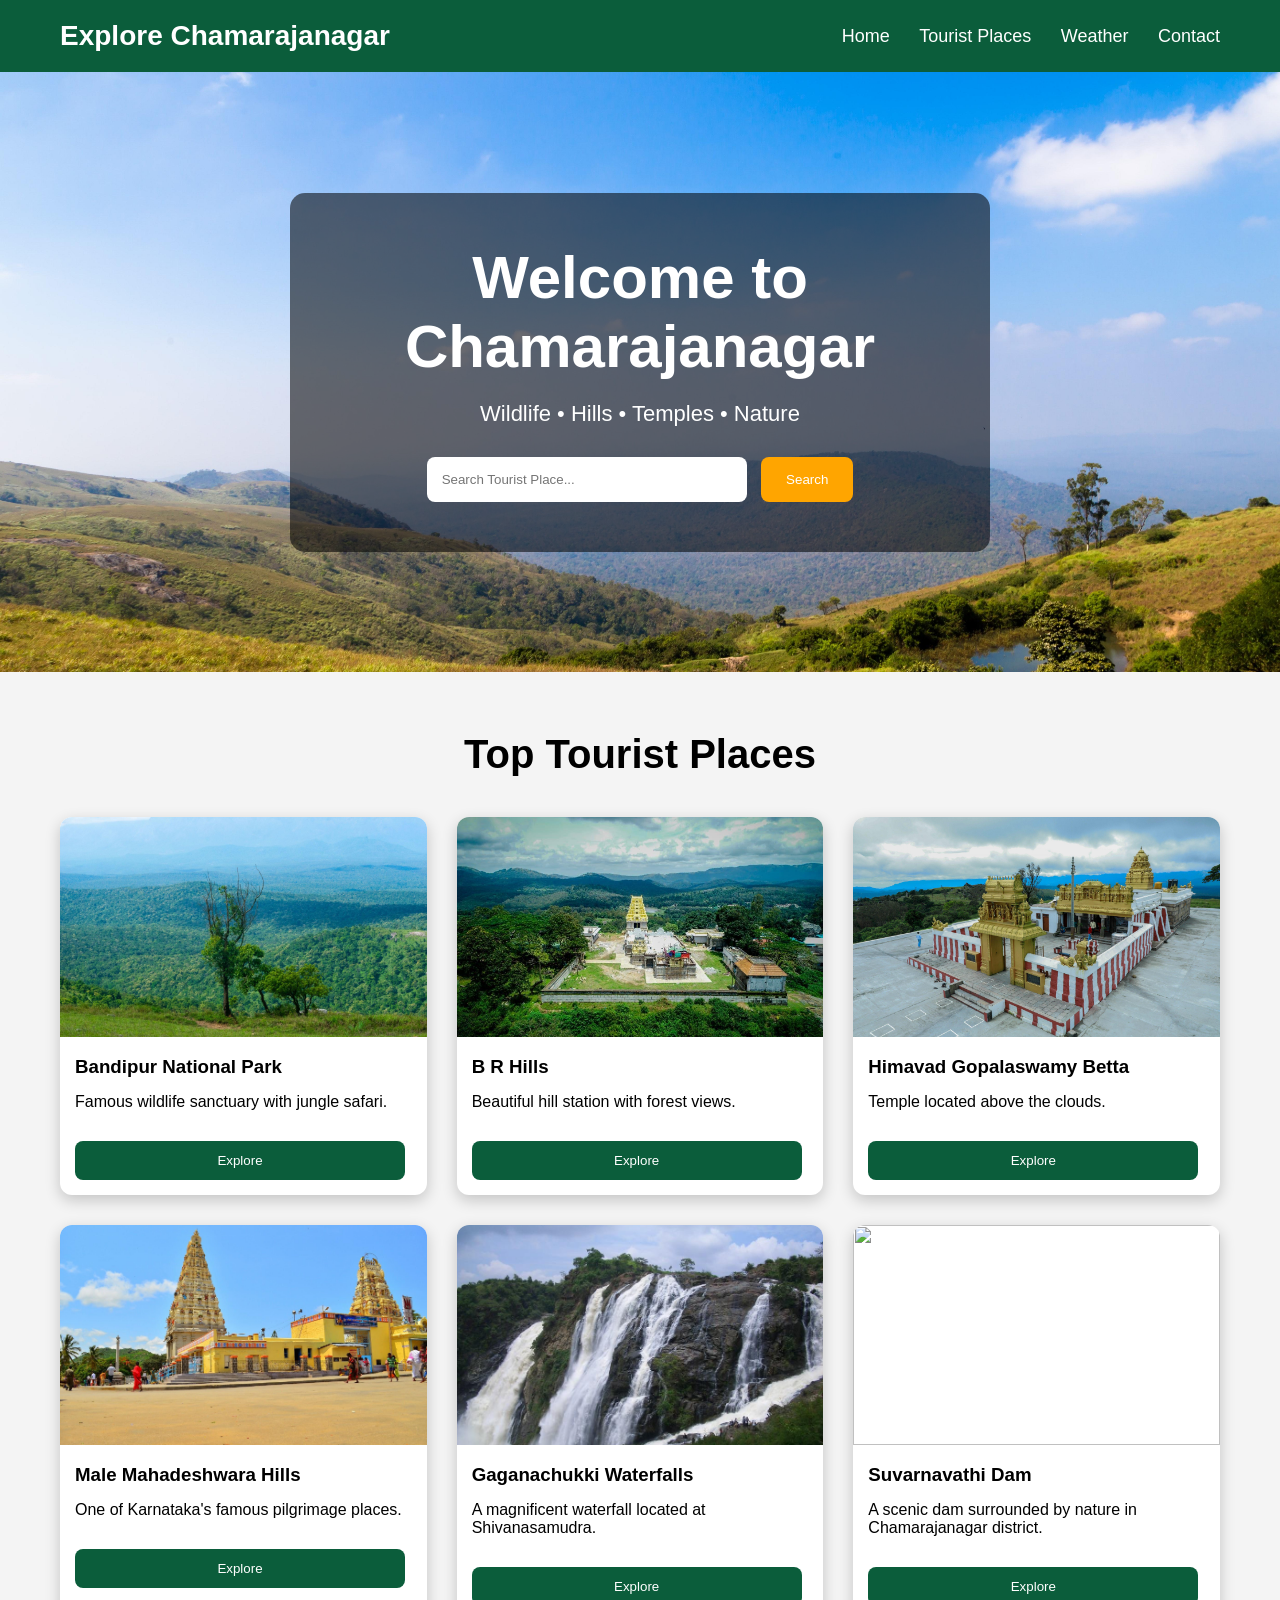
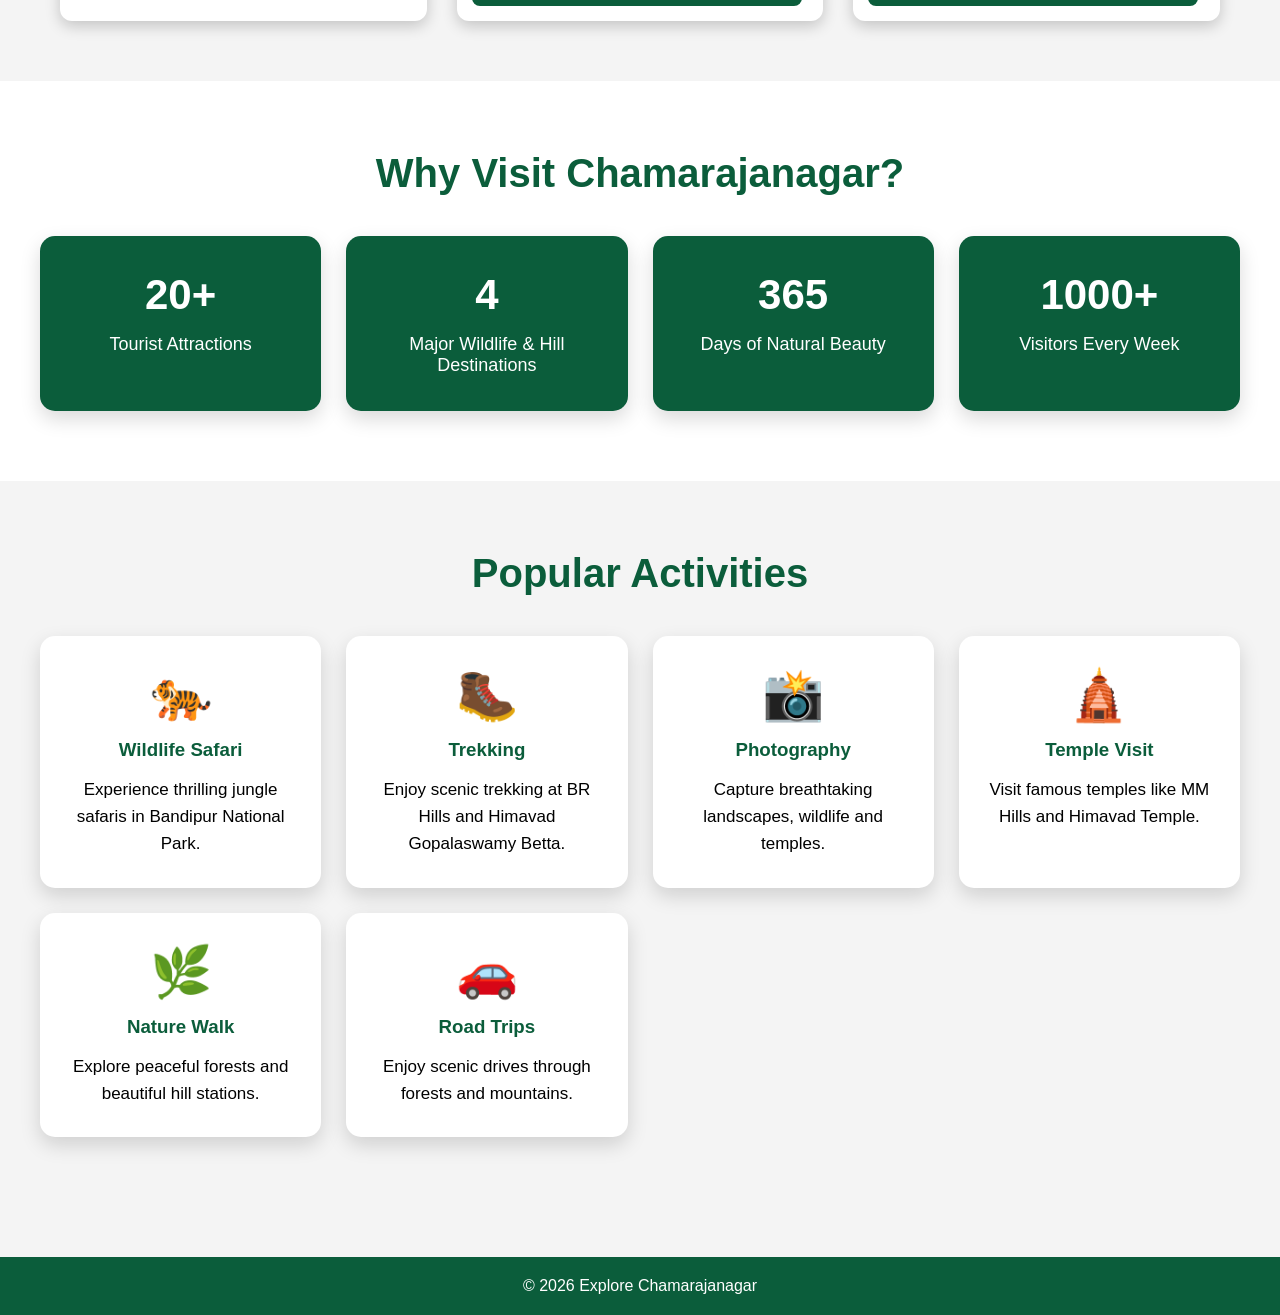
==== index.html @ 9d1aacc4 "Update index.html" ====
<!DOCTYPE html>
<html lang="en">
<head>
<meta charset="UTF-8">
<meta name="viewport" content="width=device-width, initial-scale=1.0">
<title>Explore Chamarajanagar</title>

<link rel="stylesheet" href="style.css">

</head>
<body>

<header>

<div class="logo">
Explore Chamarajanagar
</div>

<nav>

<a href="#">Home</a>
<a href="#">Tourist Places</a>
<a href="#">Weather</a>
<a href="#">Contact</a>

</nav>

</header>


<section class="hero">

<div class="slider">

<img class="slide active" src="images/slide1.jpeg">
<img class="slide" src="images/slide2.jpeg">
<img class="slide" src="images/slide3.jpeg">
<img class="slide" src="images/slide4.jpeg">

</div>

<div class="overlay">

<h1>Welcome to Chamarajanagar</h1>

<p>Wildlife • Hills • Temples • Nature</p>

<input
type="text"
id="searchBox"
placeholder="Search Tourist Place...">

<button onclick="searchPlace()">Search</button>

</div>

</section>


<section class="places">

<h2>Top Tourist Places</h2>

<div class="cards">

<div class="card">

<img src="images/bandipur.jpeg">

<h3>Bandipur National Park</h3>

<p>Famous wildlife sanctuary with jungle safari.</p>

<a href="bandipur.html">

<button>Explore</button>

</a>

</div>


<div class="card">

<img src="images/brhills.jpeg">

<h3>B R Hills</h3>

<p>Beautiful hill station with forest views.</p>

<a href="brhills.html">
    <button>Explore</button>
</a>

</div>



<div class="card">

<img src="images/himavad.jpeg">

<h3>Himavad Gopalaswamy Betta</h3>

<p>Temple located above the clouds.</p>

<a href="himavad.html">
    <button>Explore</button>
</a>

</div>



<div class="card">

<img src="images/mmhills.jpeg">

<h3>Male Mahadeshwara Hills</h3>

<p>One of Karnataka's famous pilgrimage places.</p>
<a href="mmhill.html">
<button>Explore</button>
</a>
</div>

<div class="card">

<img src="images/gaganachukki.jpeg">

<h3>Gaganachukki Waterfalls</h3>

<p>A magnificent waterfall located at Shivanasamudra.</p>

<a href="gaganachukki.html">

<button>Explore</button>

</a>

</div>
    <div class="card">

<img src="images/suvarnavathi.jpeg">

<h3>Suvarnavathi Dam</h3>

<p>A scenic dam surrounded by nature in Chamarajanagar district.</p>

<a href="suvarnavathi.html">

<button>Explore</button>

</a>

</div>
</div>

</section>

<section class="stats">

<h2>Why Visit Chamarajanagar?</h2>

<div class="stats-container">

<div class="stat-box">
<h3>20+</h3>
<p>Tourist Attractions</p>
</div>

<div class="stat-box">
<h3>4</h3>
<p>Major Wildlife & Hill Destinations</p>
</div>

<div class="stat-box">
<h3>365</h3>
<p>Days of Natural Beauty</p>
</div>

<div class="stat-box">
<h3>1000+</h3>
<p>Visitors Every Week</p>
</div>

</div>

</section>
<section class="activities">

<h2>Popular Activities</h2>

<div class="activity-container">

<div class="activity-card">
<h1>🐅</h1>
<h3>Wildlife Safari</h3>
<p>Experience thrilling jungle safaris in Bandipur National Park.</p>
</div>

<div class="activity-card">
<h1>🥾</h1>
<h3>Trekking</h3>
<p>Enjoy scenic trekking at BR Hills and Himavad Gopalaswamy Betta.</p>
</div>

<div class="activity-card">
<h1>📸</h1>
<h3>Photography</h3>
<p>Capture breathtaking landscapes, wildlife and temples.</p>
</div>

<div class="activity-card">
<h1>🛕</h1>
<h3>Temple Visit</h3>
<p>Visit famous temples like MM Hills and Himavad Temple.</p>
</div>

<div class="activity-card">
<h1>🌿</h1>
<h3>Nature Walk</h3>
<p>Explore peaceful forests and beautiful hill stations.</p>
</div>

<div class="activity-card">
<h1>🚗</h1>
<h3>Road Trips</h3>
<p>Enjoy scenic drives through forests and mountains.</p>
</div>

</div>

</section>
<footer>

<p>© 2026 Explore Chamarajanagar</p>

</footer>

<script src="script.js"></script>

</body>
</html>
---- style.css ----
*{
margin:0;
padding:0;
box-sizing:border-box;
font-family:Arial,sans-serif;
}

body{
background:#f4f4f4;
}

header{
display:flex;
justify-content:space-between;
align-items:center;
padding:20px 60px;
background:#0b5d3b;
color:white;
}

.logo{
font-size:28px;
font-weight:bold;
}

nav a{
color:white;
text-decoration:none;
margin-left:25px;
font-size:18px;
}

nav a:hover{
color:yellow;
}

.hero{

position:relative;

height:600px;

display:flex;

justify-content:center;

align-items:center;

overflow:hidden;

}

.overlay{

position:relative;

z-index:2;

background:rgba(0,0,0,.55);

padding:50px;

border-radius:15px;

text-align:center;

color:white;

max-width:700px;

width:90%;

}

.overlay h1{

font-size:60px;

margin-bottom:20px;

}

.overlay p{

font-size:22px;

margin-bottom:30px;

}

.overlay input{

width:320px;

padding:15px;

border:none;

border-radius:8px;

}

.overlay button{

padding:15px 25px;

background:orange;

color:white;

border:none;

border-radius:8px;

cursor:pointer;

margin-left:10px;

}

.places{

padding:60px;

}

.places h2{

text-align:center;

font-size:40px;

margin-bottom:40px;

}

.cards{

display:grid;

grid-template-columns:repeat(auto-fit,minmax(270px,1fr));

gap:30px;

}

.card{

background:white;

border-radius:12px;

overflow:hidden;

box-shadow:0 5px 15px rgba(0,0,0,.2);

transition:.3s;

}

.card:hover{

transform:translateY(-8px);

}

.card img{

width:100%;

height:220px;

object-fit:cover;

}

.card h3{

padding:15px;

}

.card p{

padding:0 15px 15px;

}

.card button{

width:90%;

margin:15px;

padding:12px;

background:#0b5d3b;

color:white;

border:none;

border-radius:8px;

cursor:pointer;

}

footer{

background:#0b5d3b;

color:white;

text-align:center;

padding:20px;

margin-top:50px;

}
.details{

padding:50px;

max-width:1100px;

margin:auto;

}

.details h1{

text-align:center;

font-size:50px;

margin-bottom:30px;

}

.main-image{

width:100%;

height:500px;

object-fit:cover;

border-radius:10px;

margin-bottom:25px;

}

.details p{

font-size:20px;

line-height:1.7;

margin-bottom:25px;

}

.details h2{

margin-top:35px;

color:#0b5d3b;

}

.gallery{

display:flex;

gap:20px;

margin-top:20px;

flex-wrap:wrap;

}

.gallery img{

width:320px;

height:220px;

object-fit:cover;

border-radius:10px;

transition:.3s;

}

.gallery img:hover{

transform:scale(1.05);

}

.back{

padding:15px 30px;

background:#0b5d3b;

color:white;

border:none;

border-radius:8px;

cursor:pointer;

font-size:18px;

}
.info{

display:grid;

grid-template-columns:repeat(auto-fit,minmax(230px,1fr));

gap:20px;

margin-top:30px;

}

.box{

background:white;

padding:25px;

border-radius:12px;

box-shadow:0 5px 15px rgba(0,0,0,.15);

transition:.3s;

}

.box:hover{

transform:translateY(-8px);

}

.box h3{

color:#0b5d3b;

margin-bottom:15px;

}
.map{

margin-top:30px;

border-radius:12px;

overflow:hidden;

box-shadow:0 5px 15px rgba(0,0,0,.2);

}
.distance-table{

width:100%;

margin-top:30px;

border-collapse:collapse;

font-size:20px;

}

.distance-table th{

background:#0b5d3b;

color:white;

padding:15px;

}

.distance-table td{

padding:15px;

border:1px solid #ddd;

}

.distance-table tr:nth-child(even){

background:#f5f5f5;

}

.distance-table tr:hover{

background:#d9f5dd;

}
.tips{

display:grid;

grid-template-columns:repeat(auto-fit,minmax(250px,1fr));

gap:20px;

margin-top:30px;

}

.tip{

background:#ffffff;

padding:20px;

border-left:6px solid #0b5d3b;

border-radius:10px;

box-shadow:0 5px 12px rgba(0,0,0,.15);

transition:.3s;

}

.tip:hover{

transform:translateY(-5px);

}

.tip h3{

margin-bottom:10px;

color:#0b5d3b;

}
.services{

display:grid;

grid-template-columns:repeat(auto-fit,minmax(260px,1fr));

gap:20px;

margin-top:20px;

margin-bottom:30px;

}

.service-card{

background:white;

padding:20px;

border-radius:12px;

box-shadow:0 5px 15px rgba(0,0,0,.15);

transition:.3s;

}

.service-card:hover{

transform:scale(1.03);

}

.service-card h3{

color:#0b5d3b;

margin-bottom:10px;

}
.details-footer{

margin-top:50px;

background:#0b5d3b;

color:white;

padding:40px;

text-align:center;

border-radius:10px;

}

.details-footer h3{

font-size:28px;

margin-bottom:15px;

}

.details-footer p{

margin:10px 0;

font-size:18px;

}
.slider{

position:absolute;

top:0;

left:0;

width:100%;

height:100%;

z-index:1;

overflow:hidden;

}

.slide{

position:absolute;

top:0;

left:0;

width:100%;

height:100%;

object-fit:cover;

opacity:0;

transition:opacity 1s ease-in-out;

}

.slide.active{

opacity:1;

}
.stats{

padding:70px 20px;

background:#ffffff;

text-align:center;

}

.stats h2{

font-size:40px;

margin-bottom:40px;

color:#0b5d3b;

}

.stats-container{

display:grid;

grid-template-columns:repeat(auto-fit,minmax(220px,1fr));

gap:25px;

max-width:1200px;

margin:auto;

}

.stat-box{

background:#0b5d3b;

color:white;

padding:35px;

border-radius:15px;

transition:.3s;

box-shadow:0 8px 20px rgba(0,0,0,.15);

}

.stat-box:hover{

transform:translateY(-8px);

}

.stat-box h3{

font-size:42px;

margin-bottom:15px;

}

.stat-box p{

font-size:18px;

}
.activities{

padding:70px 20px;

background:#f4f4f4;

text-align:center;

}

.activities h2{

font-size:40px;

color:#0b5d3b;

margin-bottom:40px;

}

.activity-container{

display:grid;

grid-template-columns:repeat(auto-fit,minmax(250px,1fr));

gap:25px;

max-width:1200px;

margin:auto;

}

.activity-card{

background:white;

padding:30px;

border-radius:15px;

box-shadow:0 8px 20px rgba(0,0,0,.15);

transition:.3s;

}

.activity-card:hover{

transform:translateY(-10px);

}

.activity-card h1{

font-size:50px;

margin-bottom:15px;

}

.activity-card h3{

color:#0b5d3b;

margin-bottom:15px;

}

.activity-card p{

font-size:17px;

line-height:1.6;

}
.weather-box{

background:white;

padding:25px;

margin-top:30px;

border-radius:15px;

box-shadow:0 5px 15px rgba(0,0,0,.2);

text-align:center;

}

.weather-box h3{

font-size:30px;

color:#0b5d3b;

margin-bottom:15px;

}

.weather-box p{

font-size:20px;

margin:10px 0;

}
.direction-box{

text-align:center;

margin:30px 0;

}

.direction-btn{

background:#ff5722;

color:white;

padding:16px 35px;

font-size:20px;

border:none;

border-radius:10px;

cursor:pointer;

transition:.3s;

}

.direction-btn:hover{

background:#e64a19;

transform:scale(1.05);

}
.review-form{

display:flex;

flex-direction:column;

gap:15px;

margin-top:30px;

}

.review-form input,
.review-form select,
.review-form textarea{

padding:15px;

font-size:17px;

border:1px solid #ccc;

border-radius:8px;

}

.review-form textarea{

height:120px;

resize:none;

}

.review-form button{

background:#0b5d3b;

color:white;

padding:15px;

border:none;

border-radius:8px;

cursor:pointer;

}

#reviewList{

margin-top:30px;

}

.review{

background:white;

padding:20px;

margin-bottom:15px;

border-left:5px solid #0b5d3b;

border-radius:10px;

box-shadow:0 5px 10px rgba(0,0,0,.1);

}
/* ========================= */
/* Mobile Responsive Design  */
/* ========================= */

@media screen and (max-width:768px){

header{

flex-direction:column;

padding:15px;

text-align:center;

}

.logo{

font-size:24px;

margin-bottom:15px;

}

nav{

display:flex;

flex-direction:column;

gap:12px;

}

nav a{

margin:0;

font-size:18px;

}

.hero{

height:70vh;

}

.overlay{

width:90%;

padding:25px;

}

.overlay h1{

font-size:32px;

}

.overlay p{

font-size:18px;

}

.overlay input{

width:100%;

margin-bottom:15px;

}

.overlay button{

width:100%;

margin-left:0;

}

.places{

padding:30px 15px;

}

.places h2{

font-size:30px;

}

.cards{

grid-template-columns:1fr;

}

.card img{

height:220px;

}

.details{

padding:20px;

}

.details h1{

font-size:32px;

}

.main-image{

height:250px;

}

.gallery{

justify-content:center;

}

.gallery img{

width:100%;

height:220px;

}

.info{

grid-template-columns:1fr;

}

.tips{

grid-template-columns:1fr;

}

.services{

grid-template-columns:1fr;

}

.distance-table{

font-size:15px;

display:block;

overflow-x:auto;

}

.weather-box{

padding:18px;

}

.direction-btn{

width:100%;

font-size:18px;

}

.back{

width:100%;

}

.details-footer{

padding:25px;

}

}
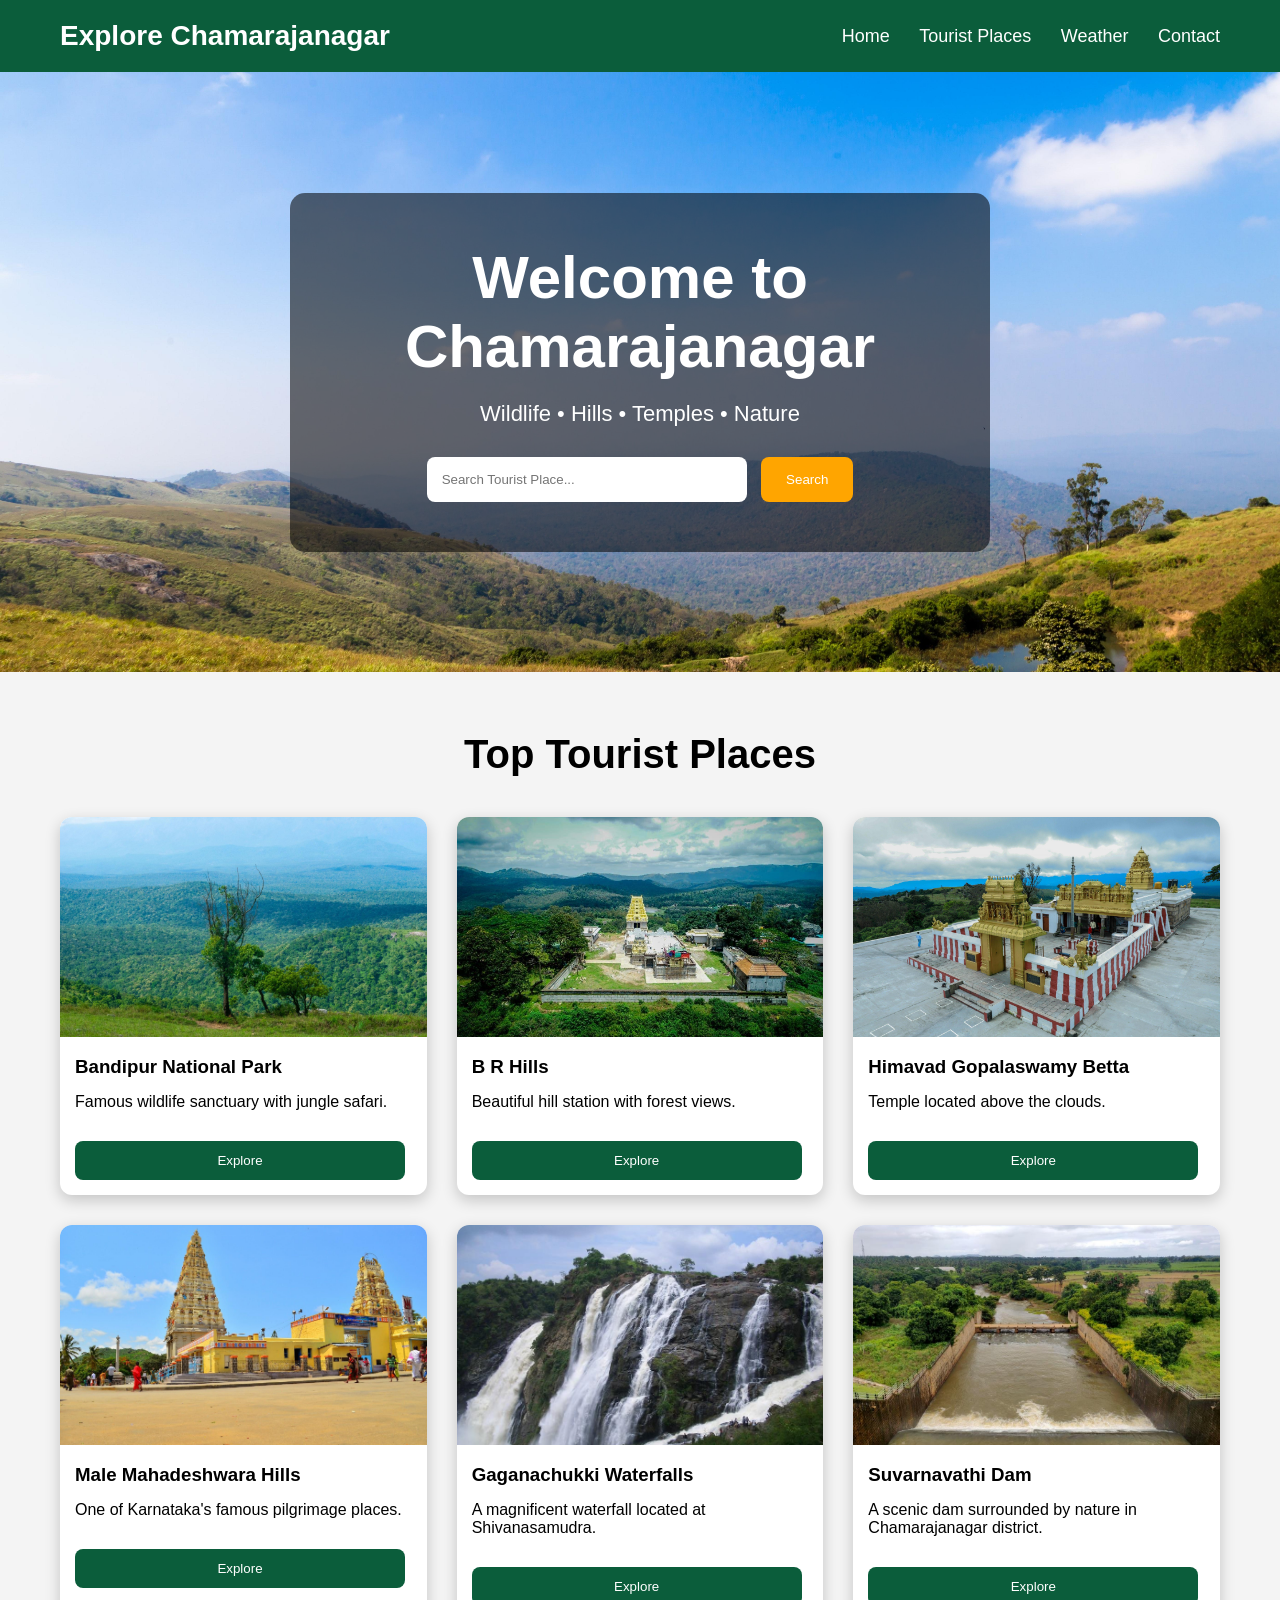
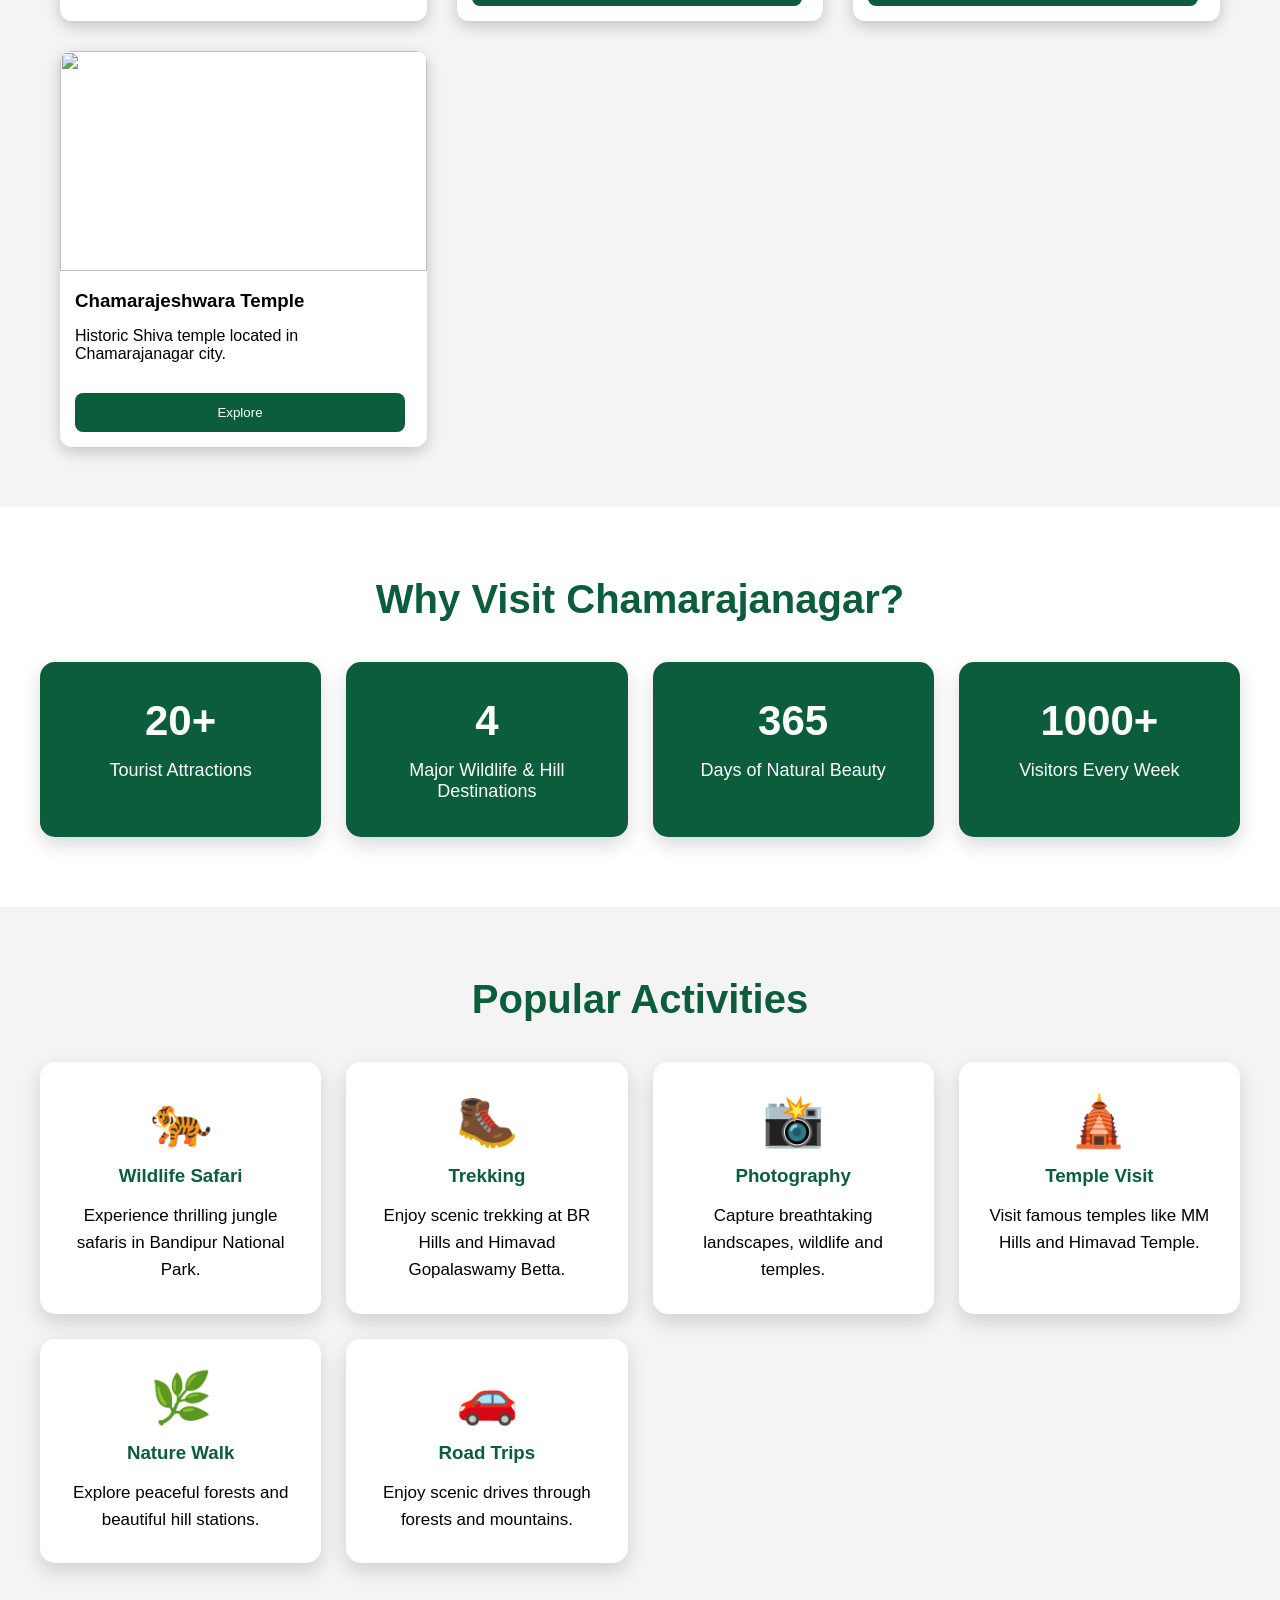
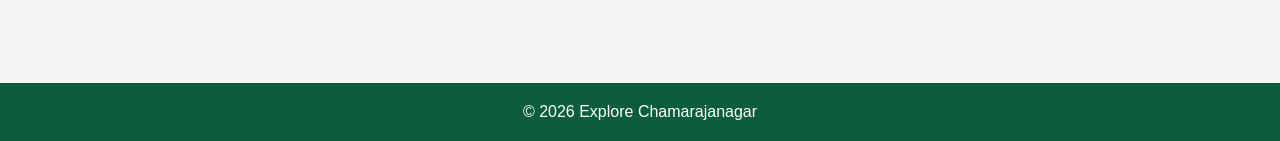
==== commit 3358062a: "Update index.html" ====
--- a/index.html
+++ b/index.html
@@ -154,6 +154,21 @@
 </a>
 
 </div>
+    <div class="card">
+
+<img src="images/chamarajeshwara.jpeg">
+
+<h3>Chamarajeshwara Temple</h3>
+
+<p>Historic Shiva temple located in Chamarajanagar city.</p>
+
+<a href="chamarajeshwara.html">
+
+<button>Explore</button>
+
+</a>
+
+</div>
 </div>
 
 </section>
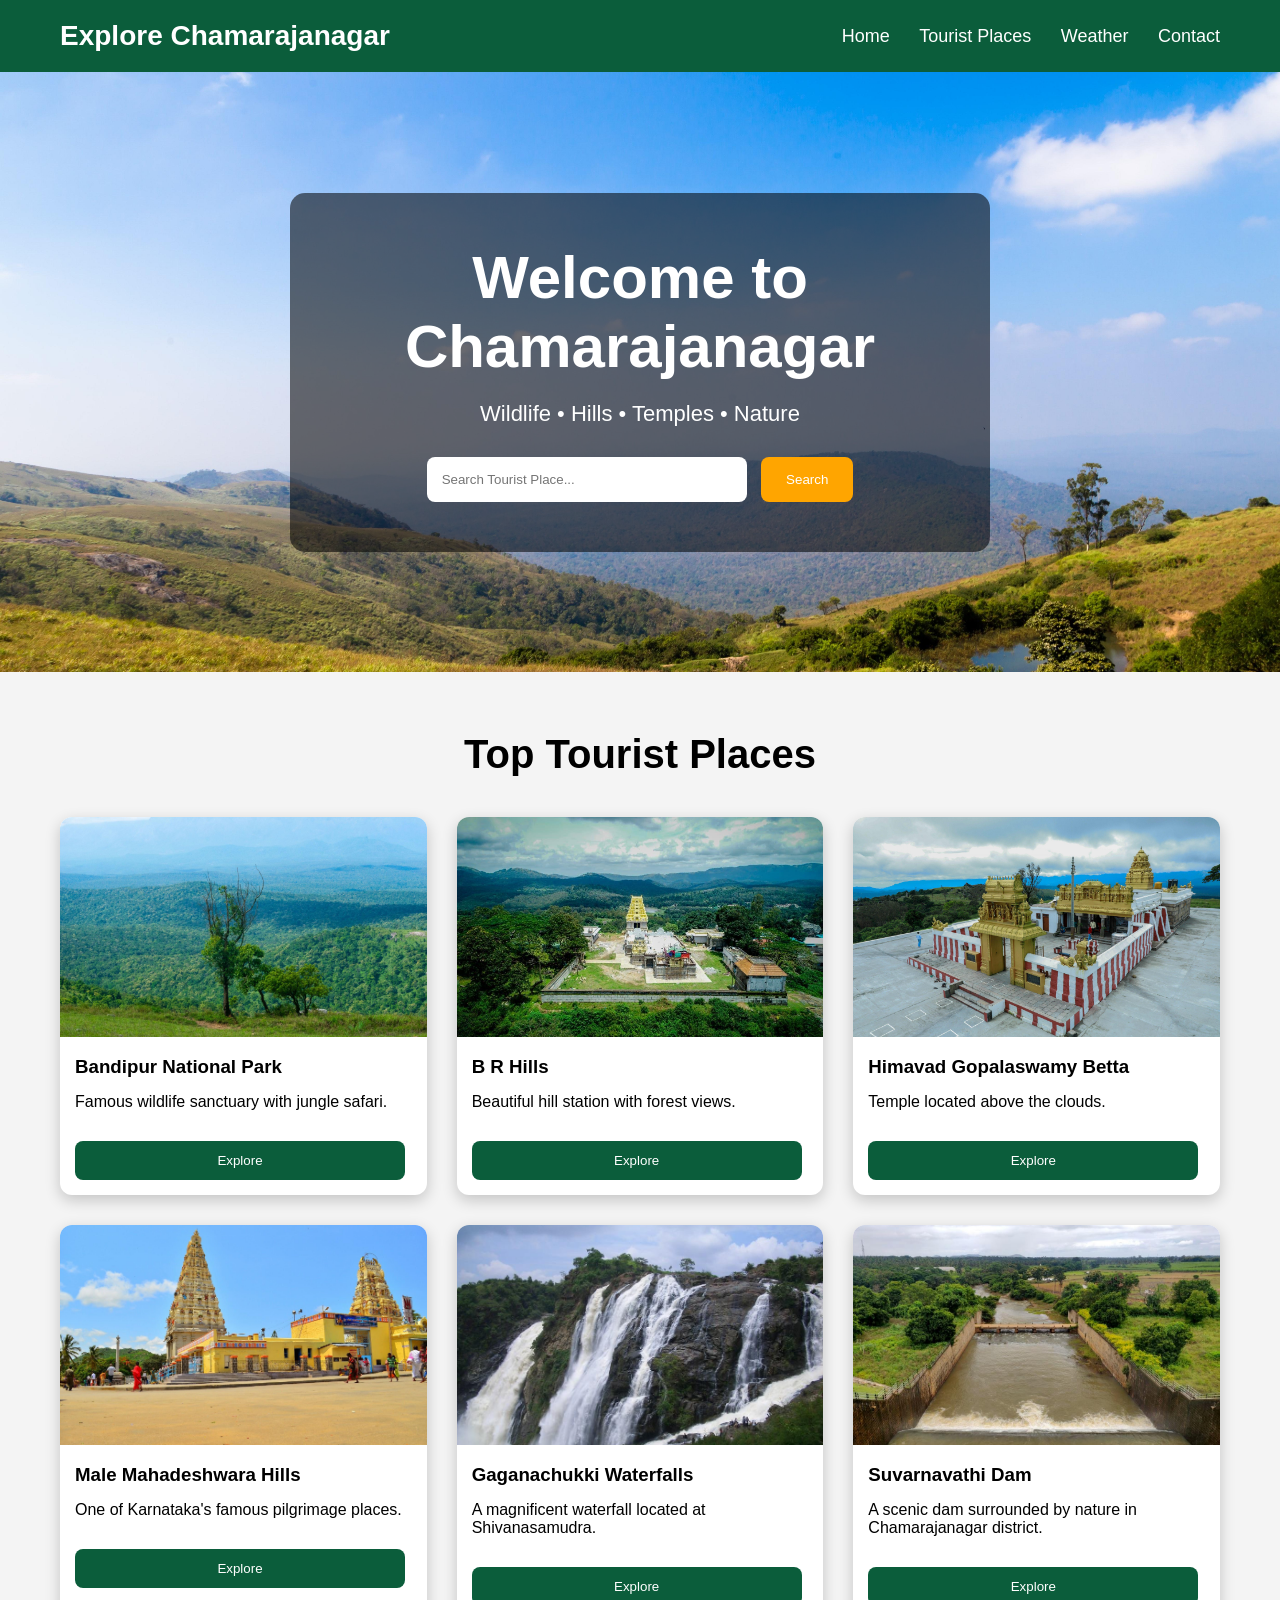
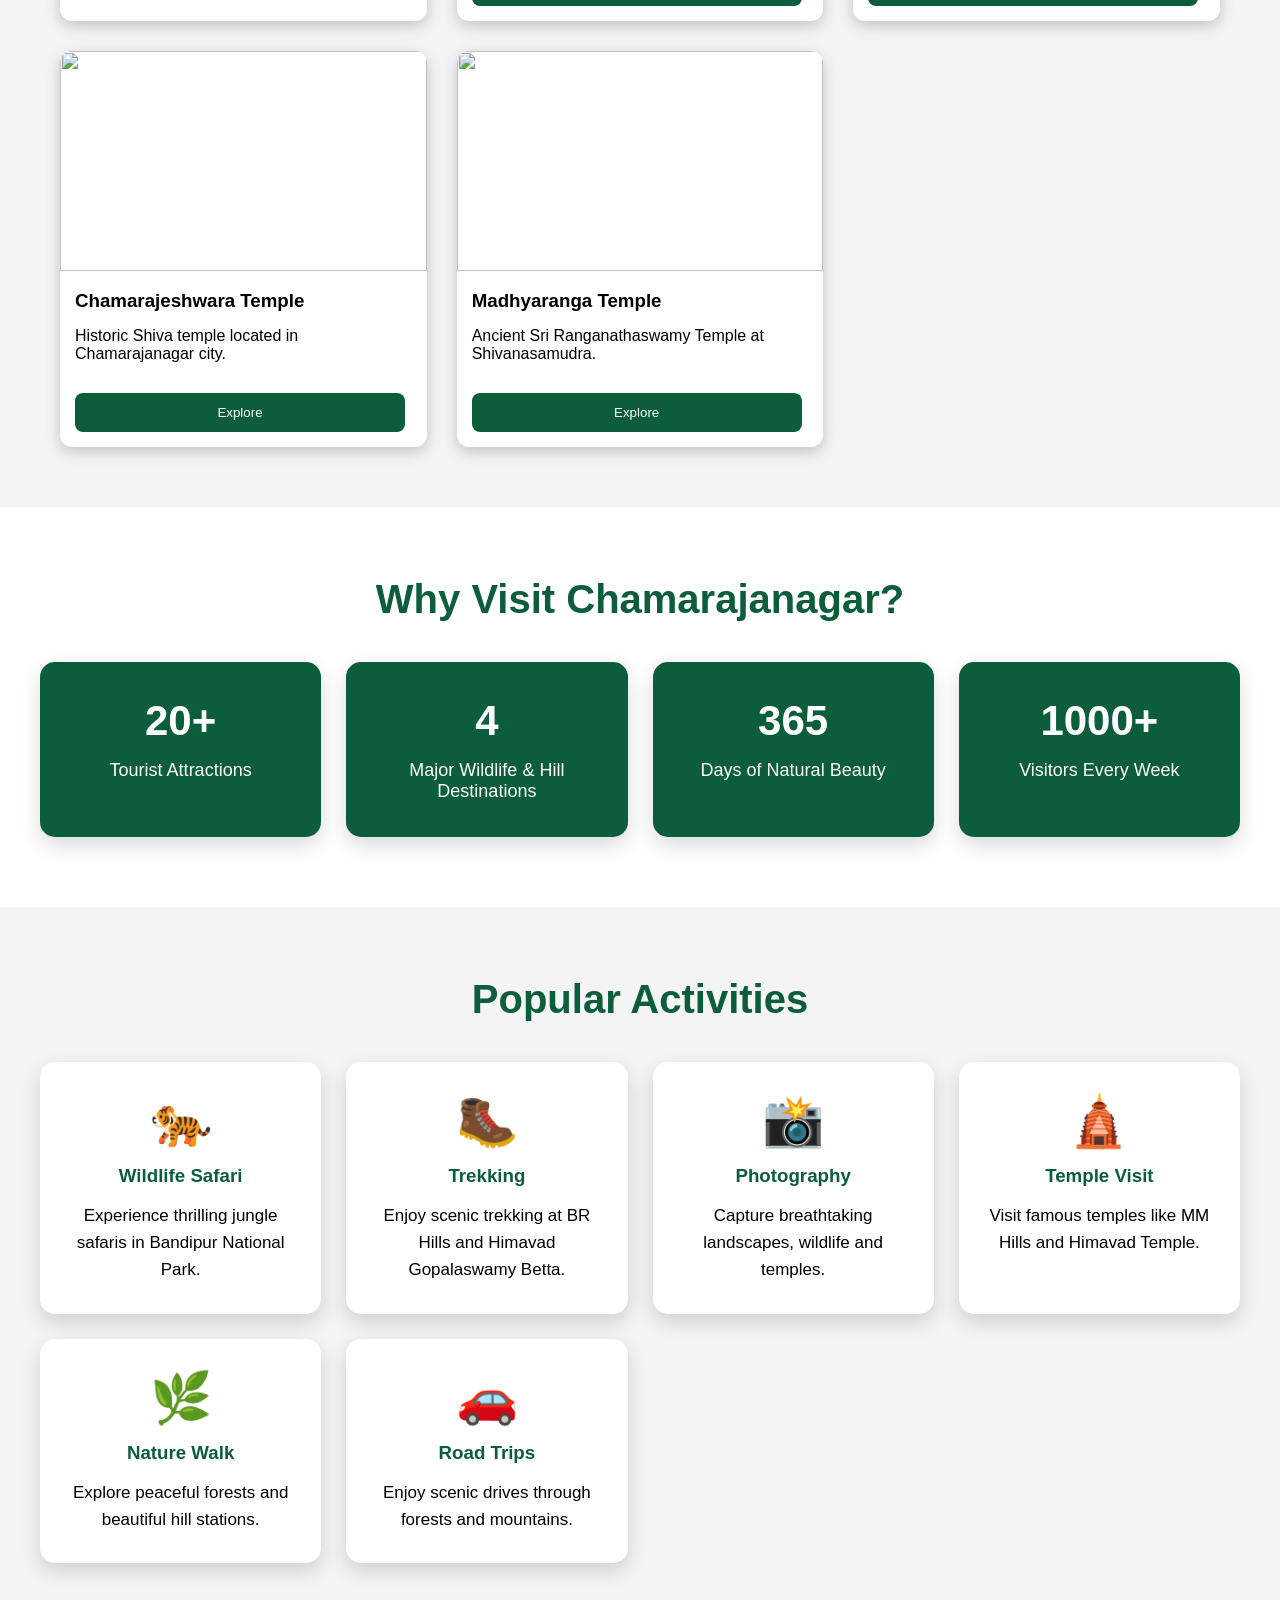
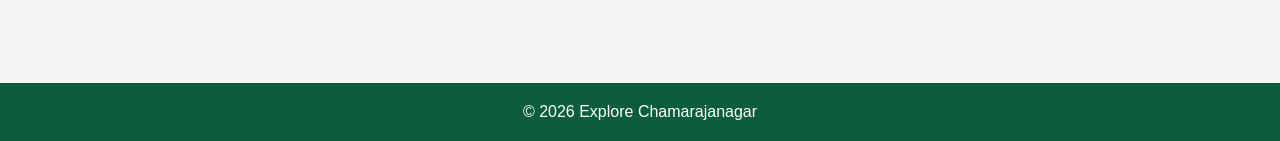
==== commit ebd4b916: "Update index.html" ====
--- a/index.html
+++ b/index.html
@@ -169,6 +169,21 @@
 </a>
 
 </div>
+    <div class="card">
+
+<img src="images/mranga.jpeg">
+
+<h3>Madhyaranga Temple</h3>
+
+<p>Ancient Sri Ranganathaswamy Temple at Shivanasamudra.</p>
+
+<a href="mranga.html">
+
+<button>Explore</button>
+
+</a>
+
+</div>
 </div>
 
 </section>
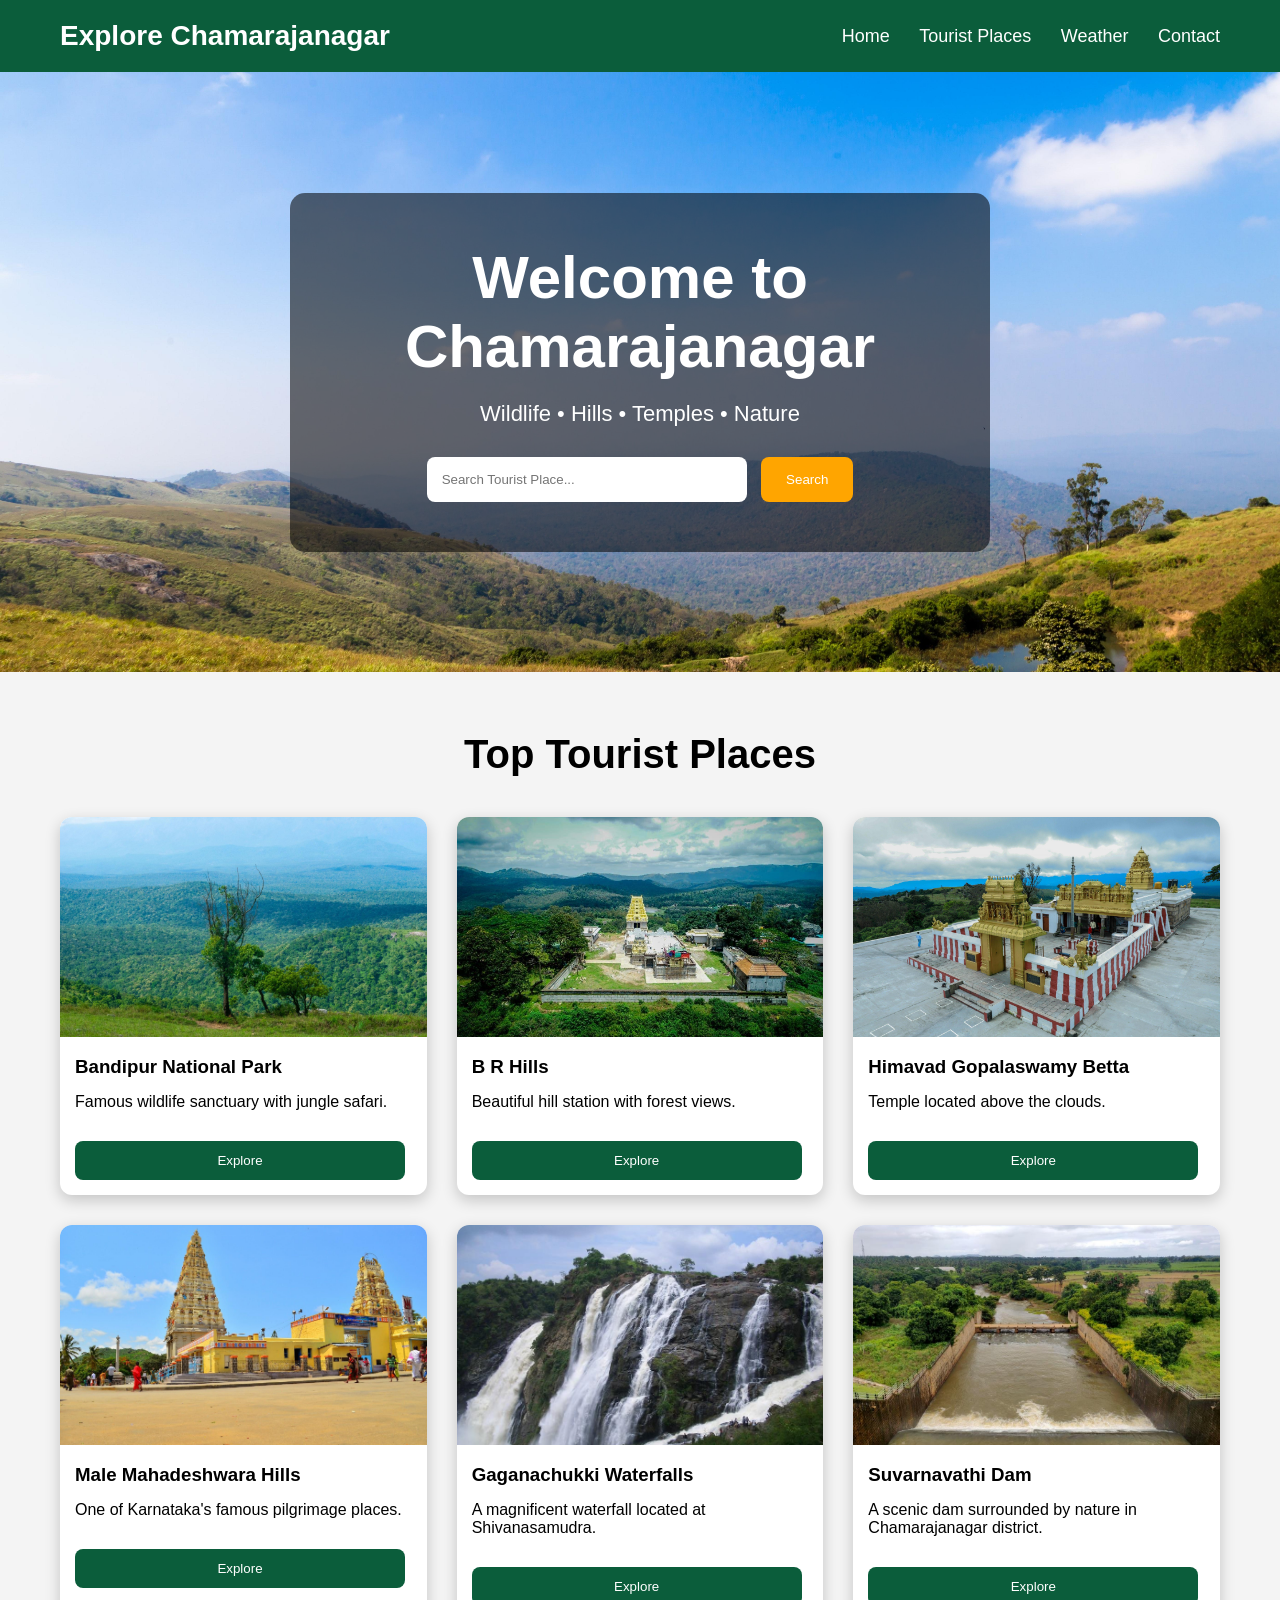
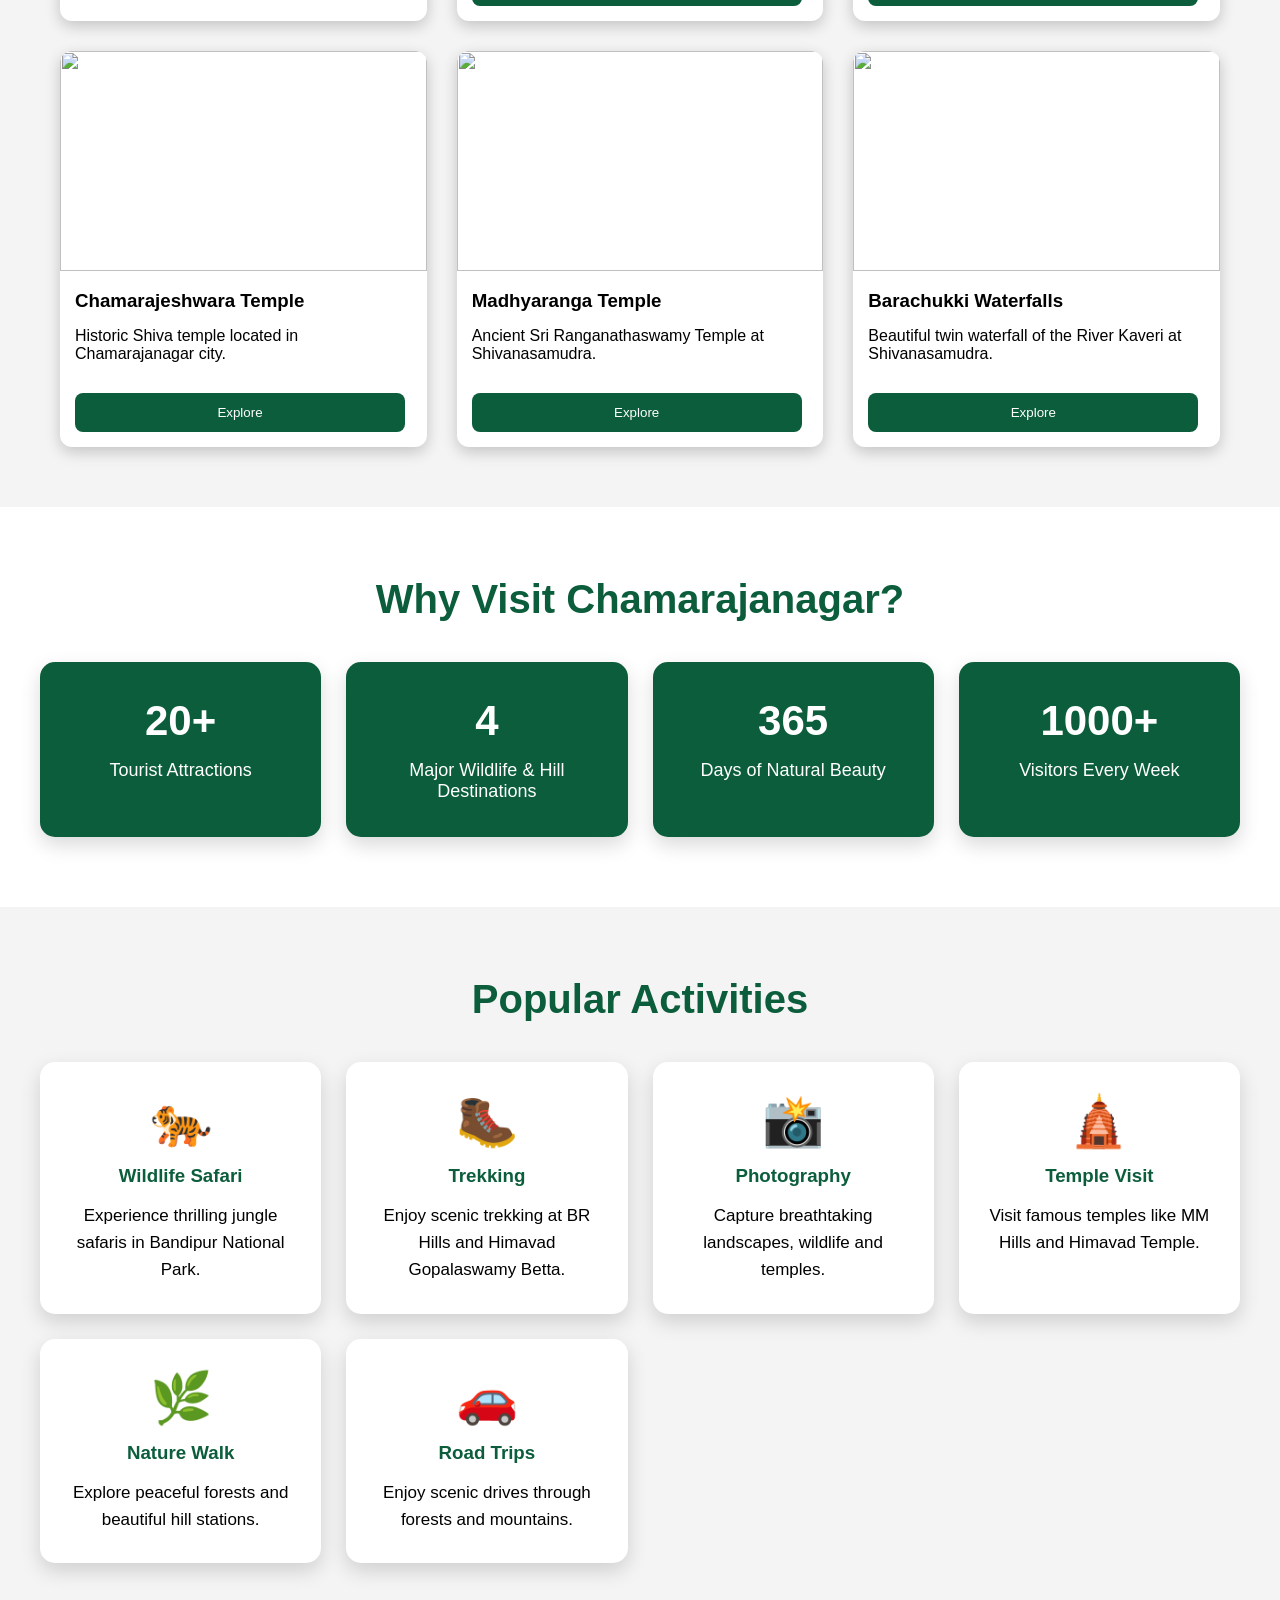
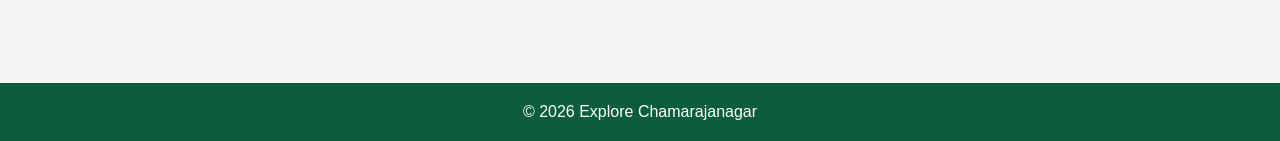
==== commit aa61eae0: "Update index.html" ====
--- a/index.html
+++ b/index.html
@@ -184,6 +184,21 @@
 </a>
 
 </div>
+    <div class="card">
+
+<img src="images/bara.jpeg">
+
+<h3>Barachukki Waterfalls</h3>
+
+<p>Beautiful twin waterfall of the River Kaveri at Shivanasamudra.</p>
+
+<a href="bara.html">
+
+<button>Explore</button>
+
+</a>
+
+</div>
 </div>
 
 </section>
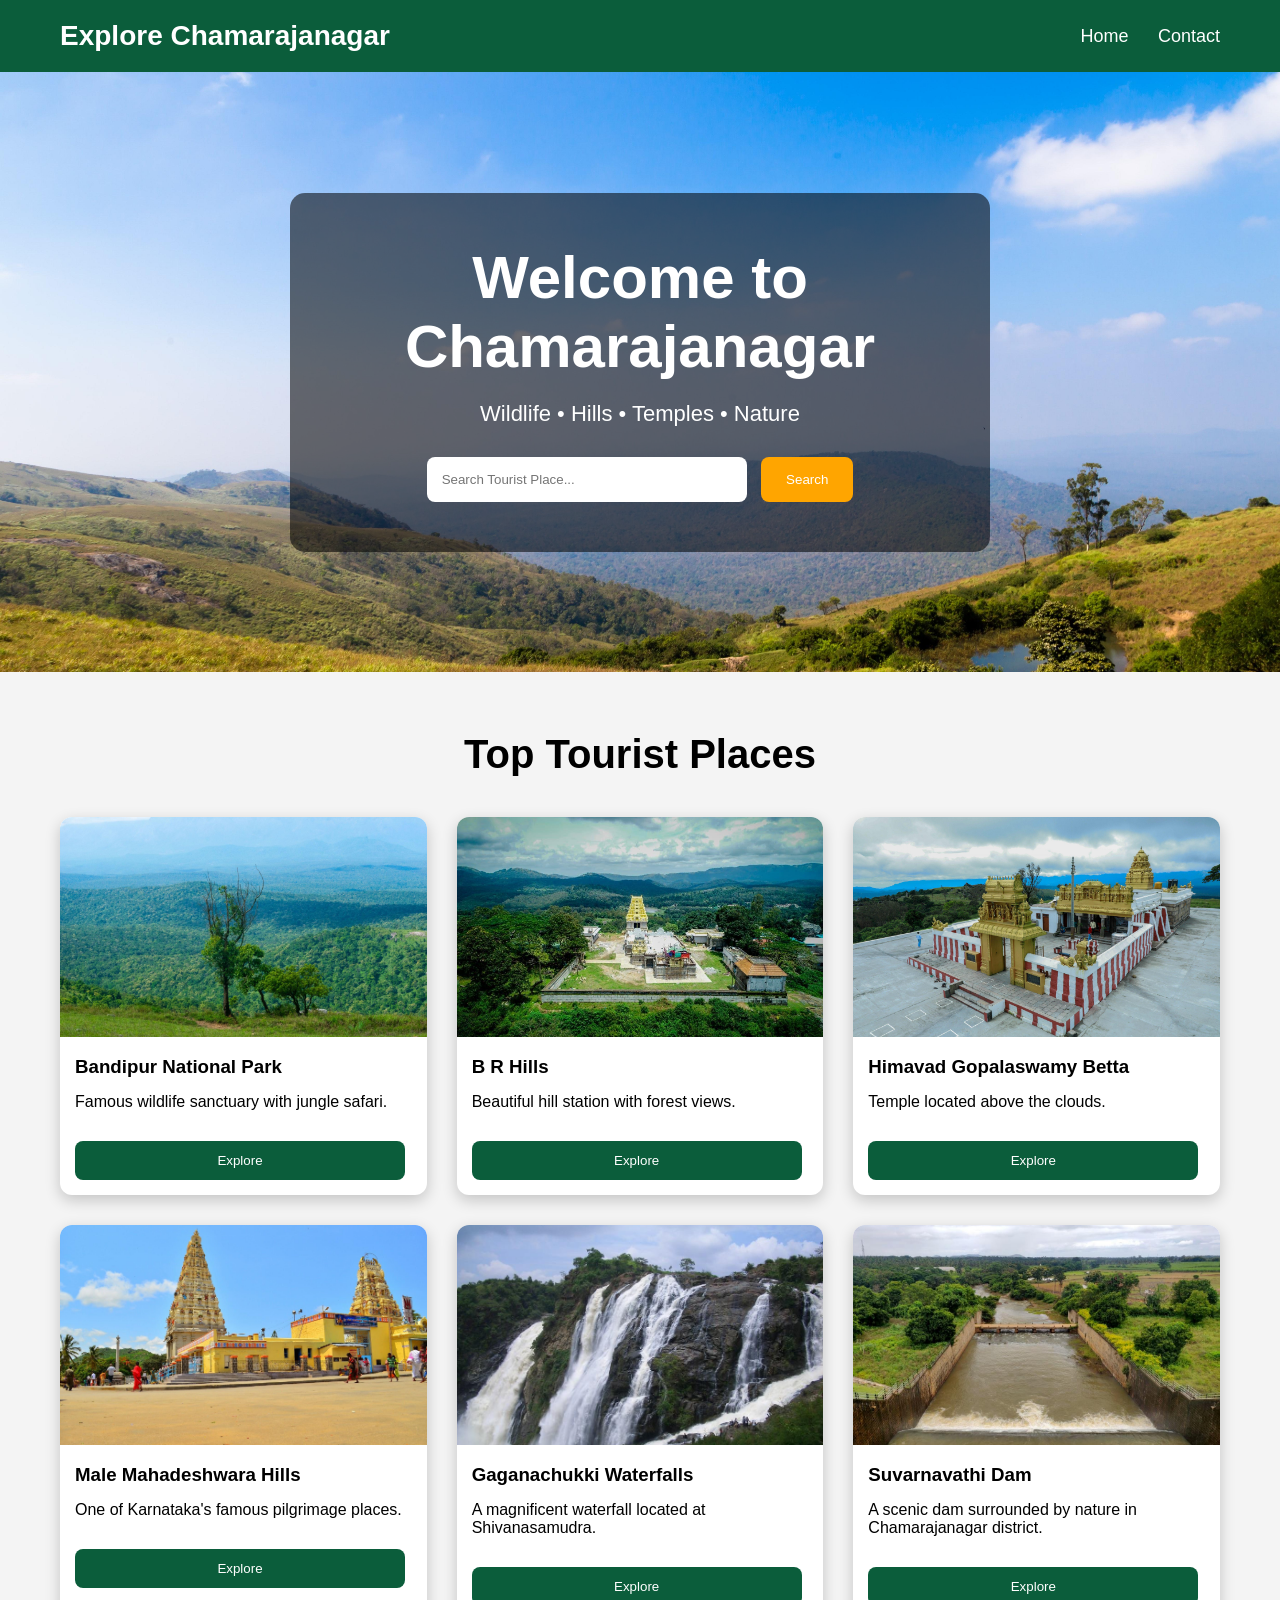
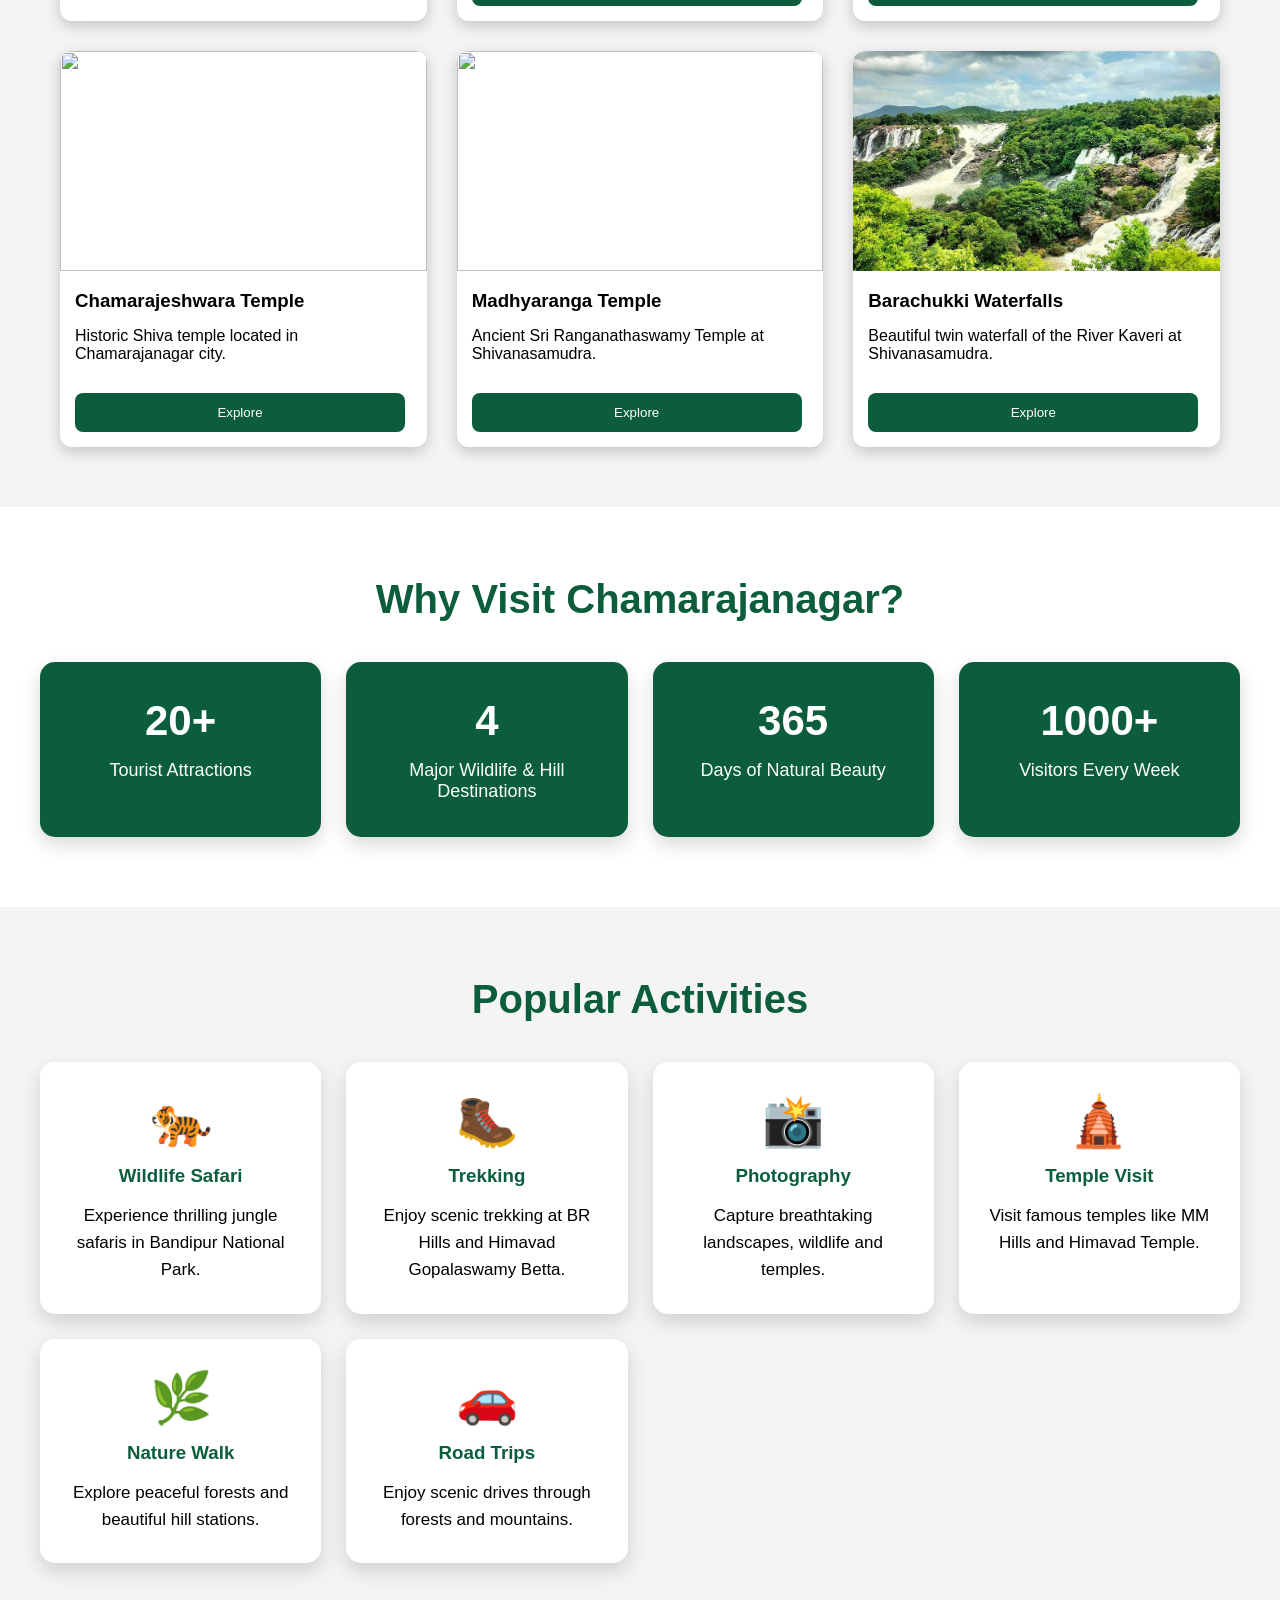
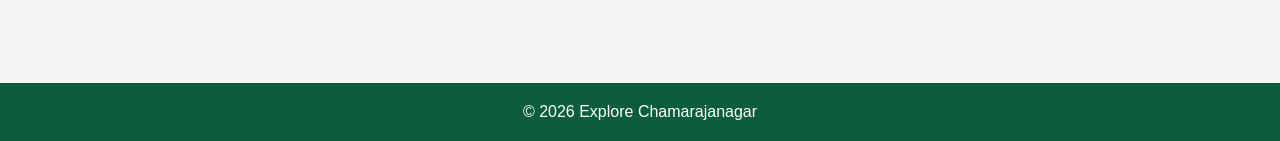
==== commit 940555db: "Update index.html" ====
--- a/index.html
+++ b/index.html
@@ -19,8 +19,7 @@
 <nav>
 
 <a href="#">Home</a>
-<a href="#">Tourist Places</a>
-<a href="#">Weather</a>
+
 <a href="#">Contact</a>
 
 </nav>
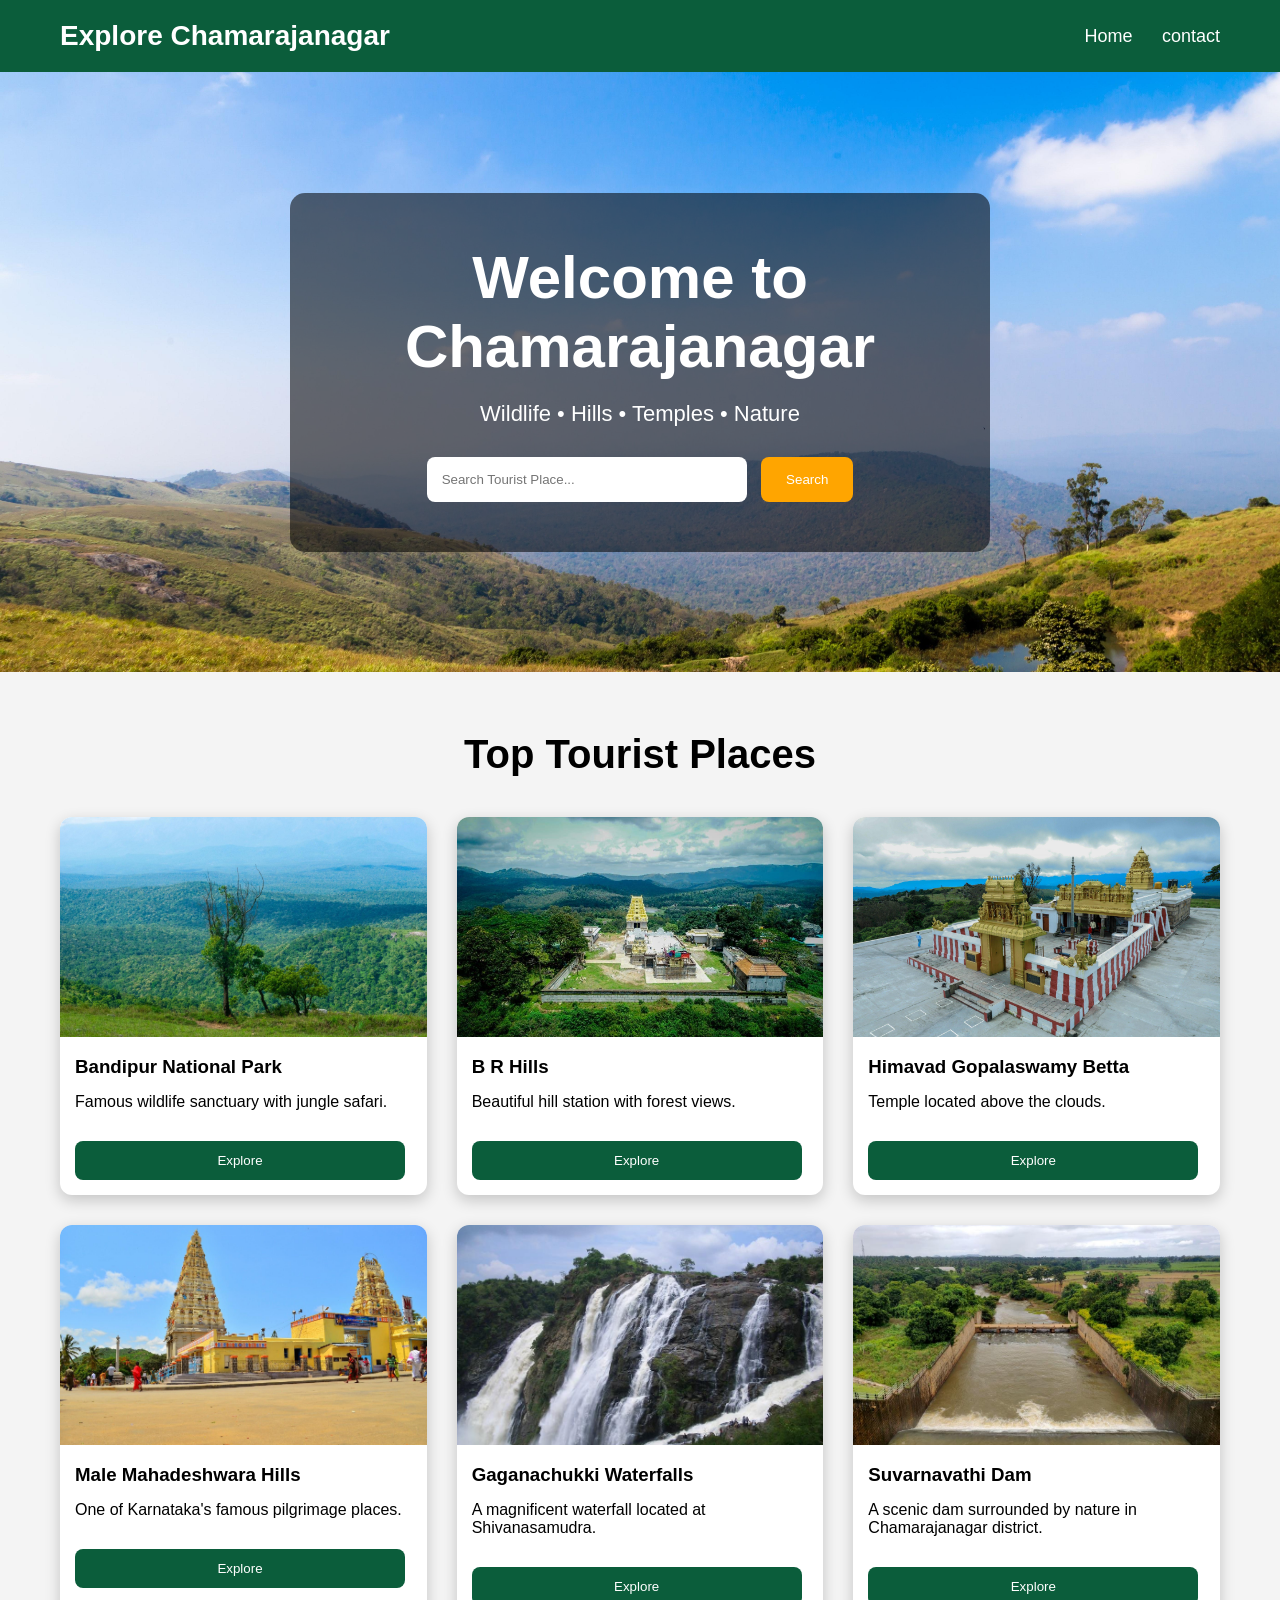
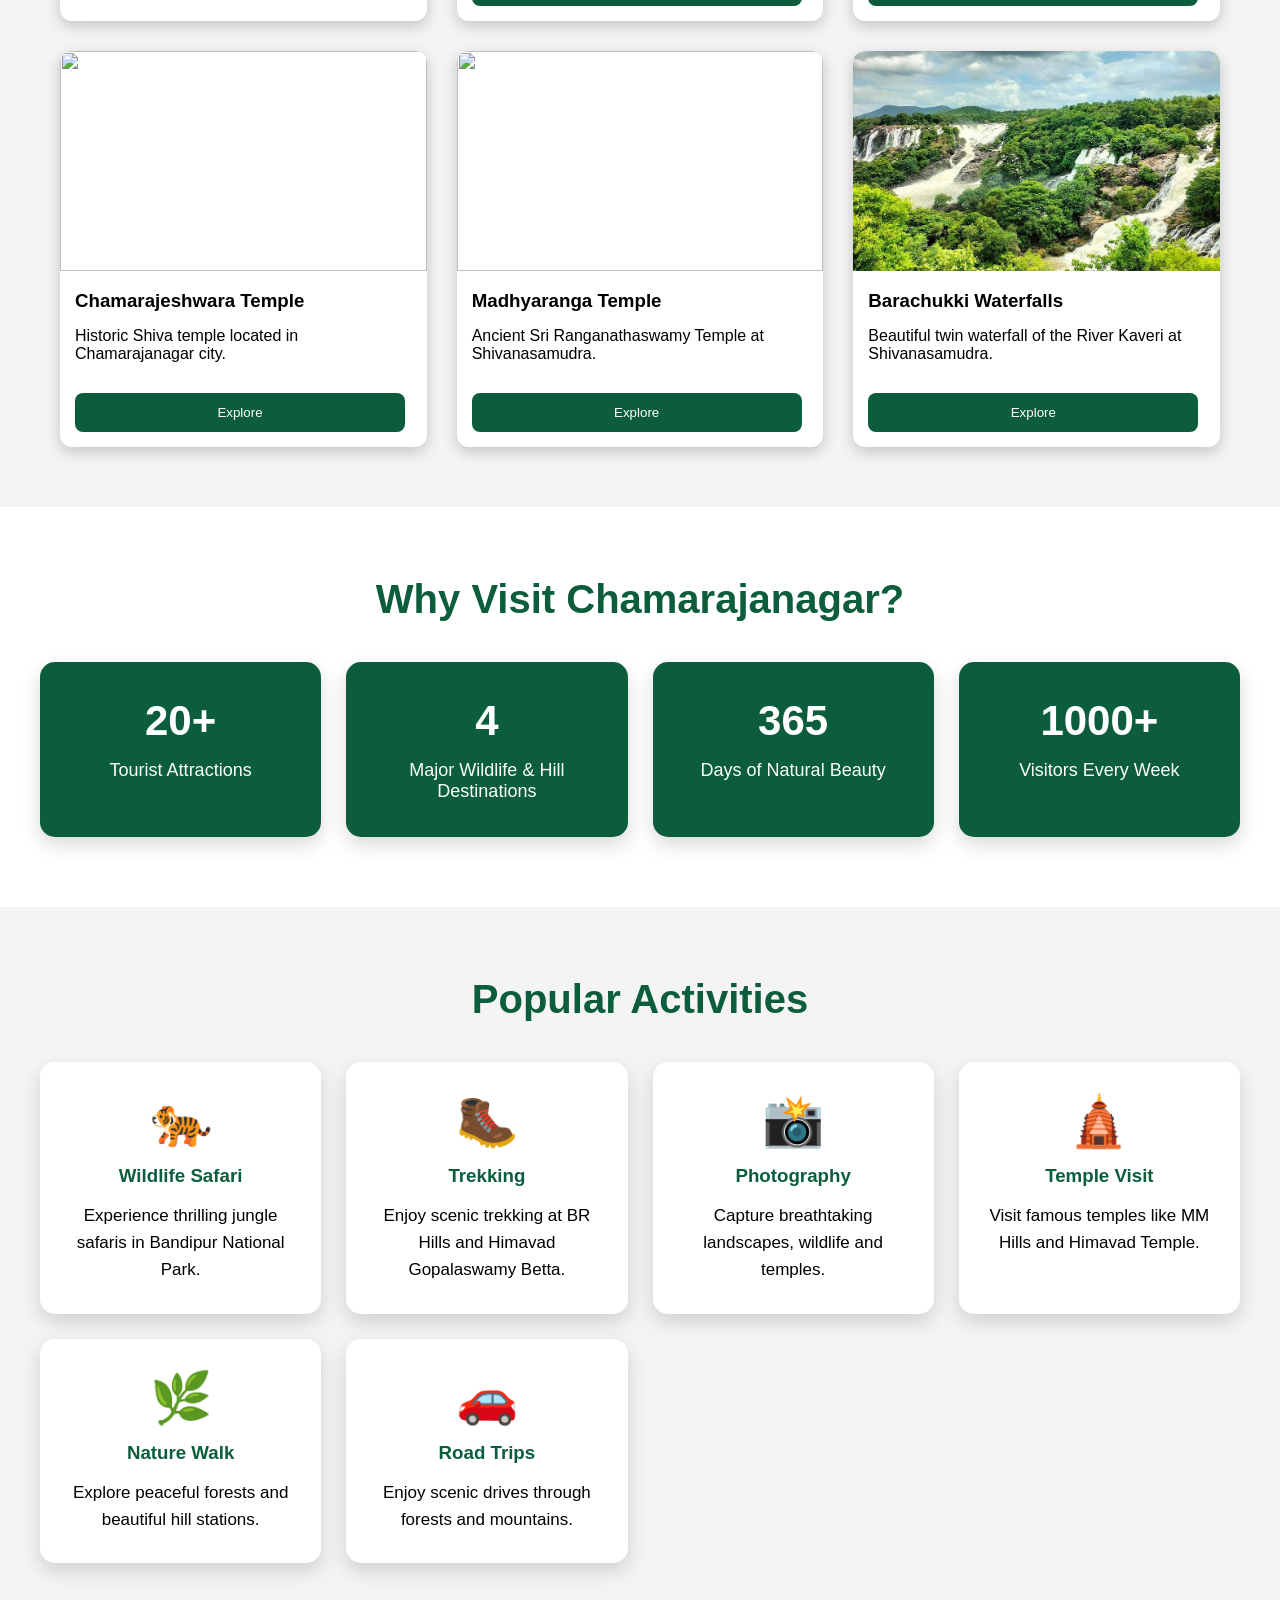
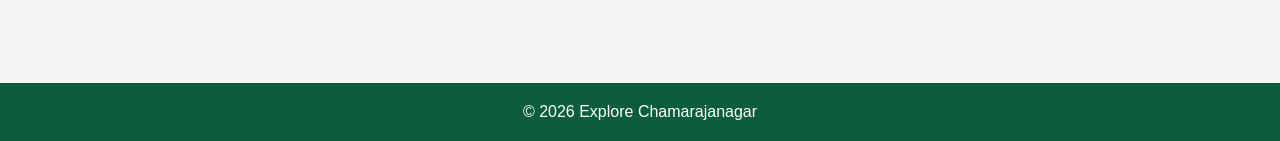
==== commit b766f1f9: "Update index.html" ====
--- a/index.html
+++ b/index.html
@@ -16,11 +16,12 @@
 Explore Chamarajanagar
 </div>
 
+
 <nav>
 
-<a href="#">Home</a>
-
-<a href="#">Contact</a>
+<a href="index.html">Home</a>
+
+<a href="contact.html">contact</a>
 
 </nav>
 
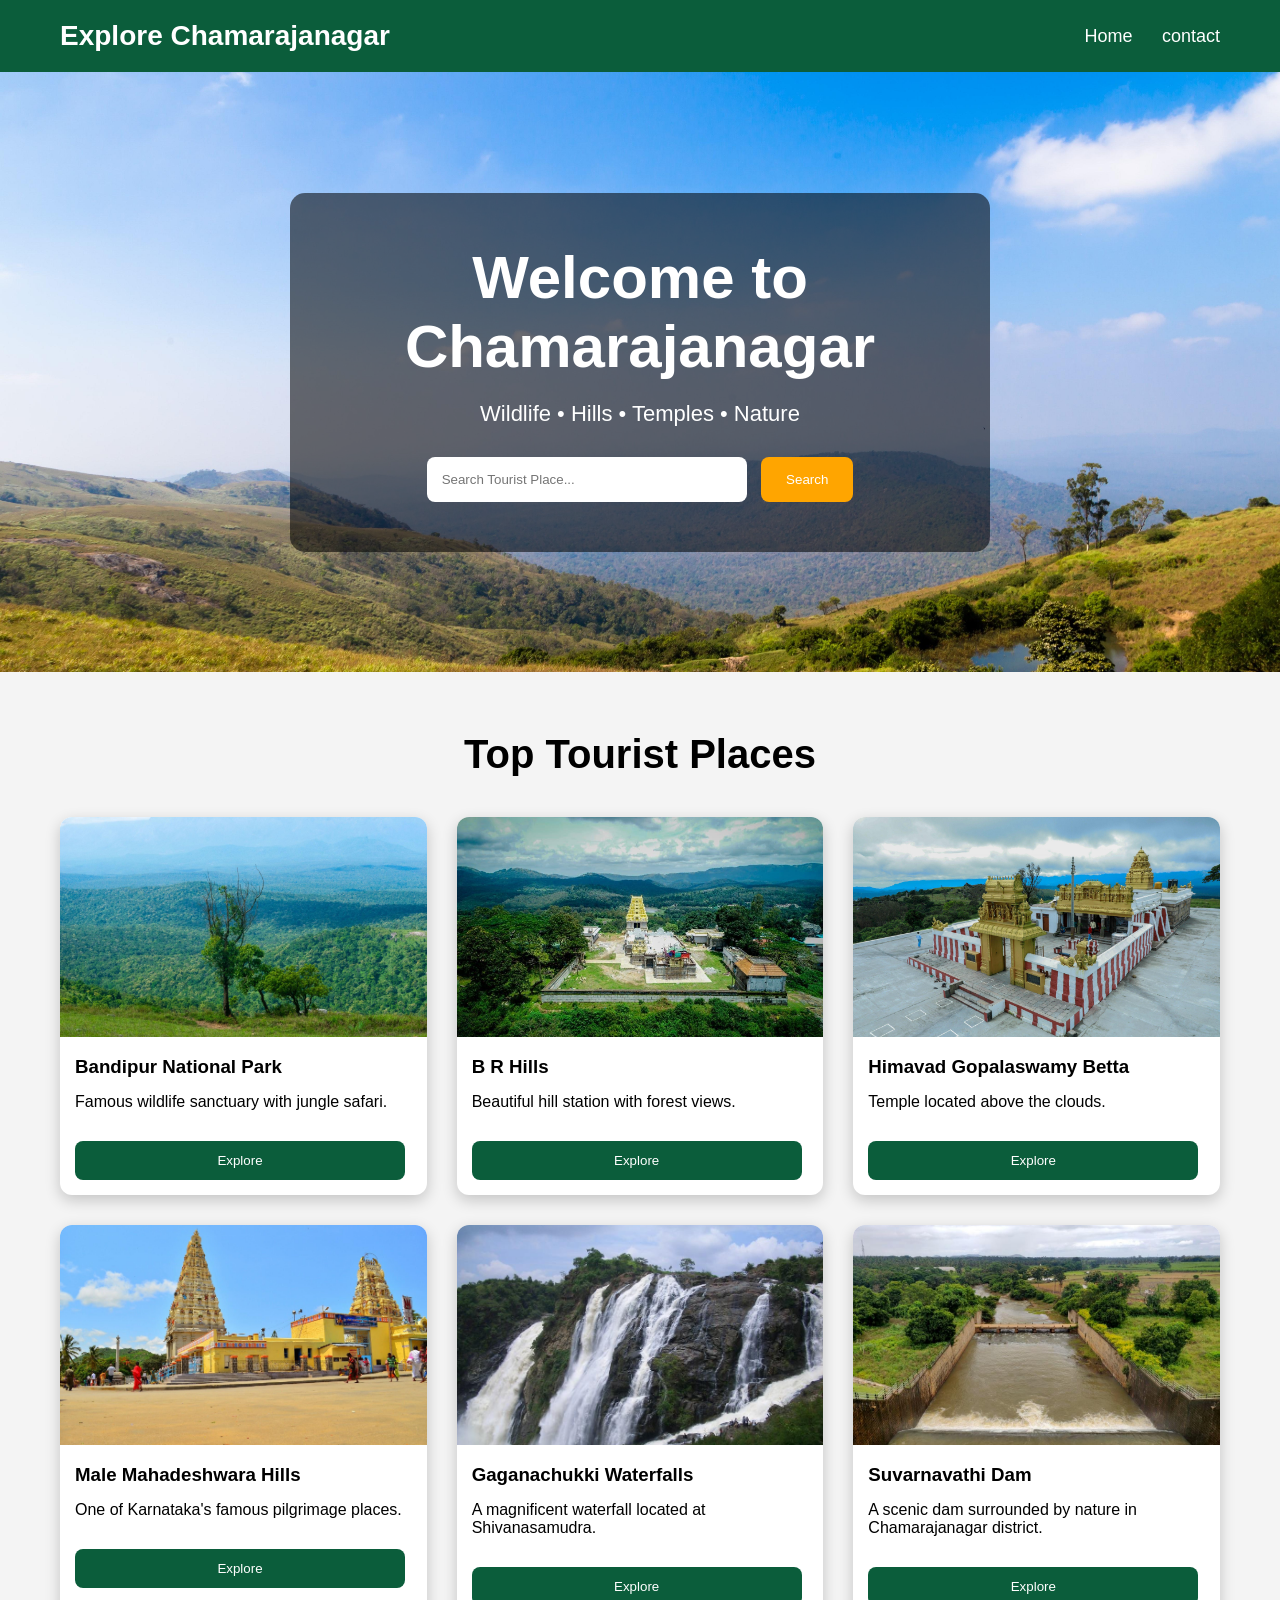
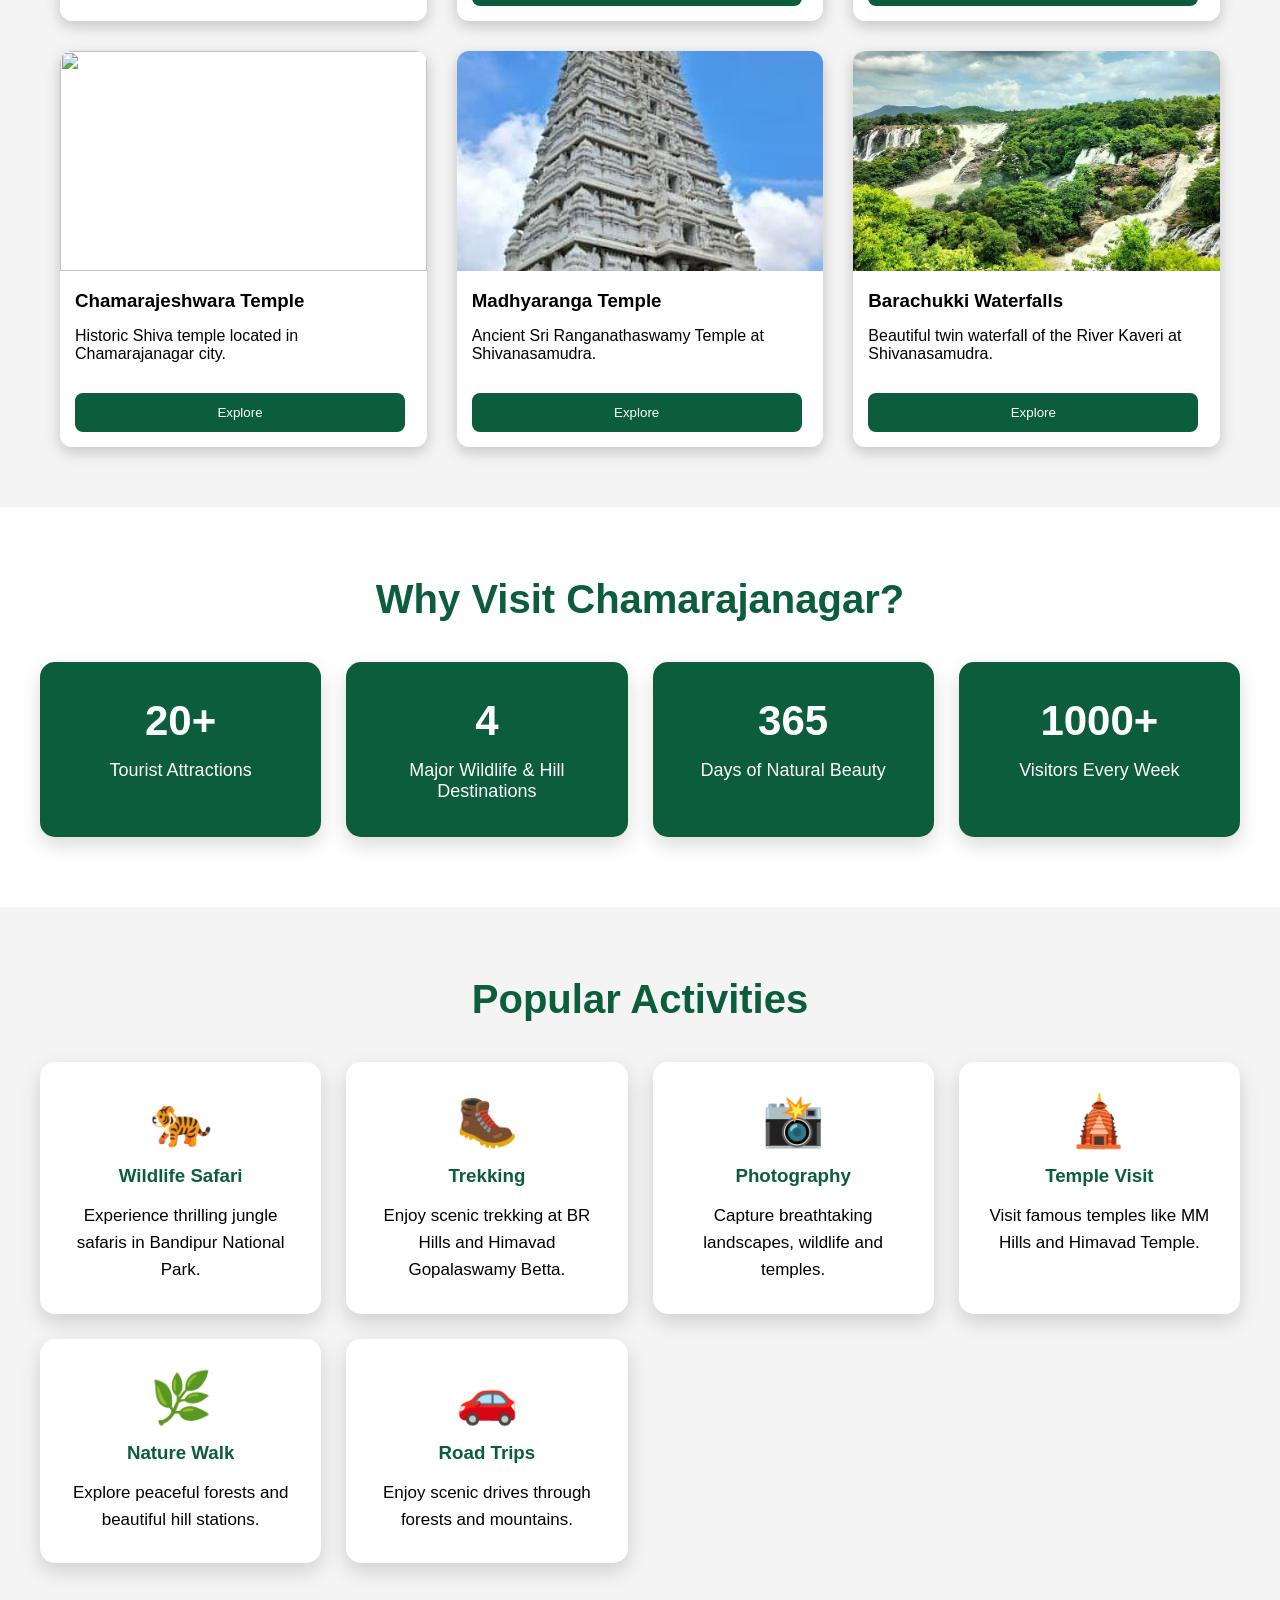
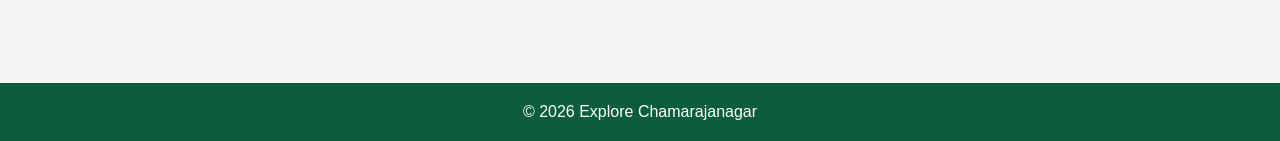
==== commit 267e7eed: "Update index.html" ====
--- a/index.html
+++ b/index.html
@@ -6,7 +6,7 @@
 <title>Explore Chamarajanagar</title>
 
 <link rel="stylesheet" href="style.css">
-
+<meta name="google-site-verification" content="kOoA1rLJz4Ccraxvz_iHcJ7idxVxLzbwB5Wm149DwVM" />
 </head>
 <body>
 
